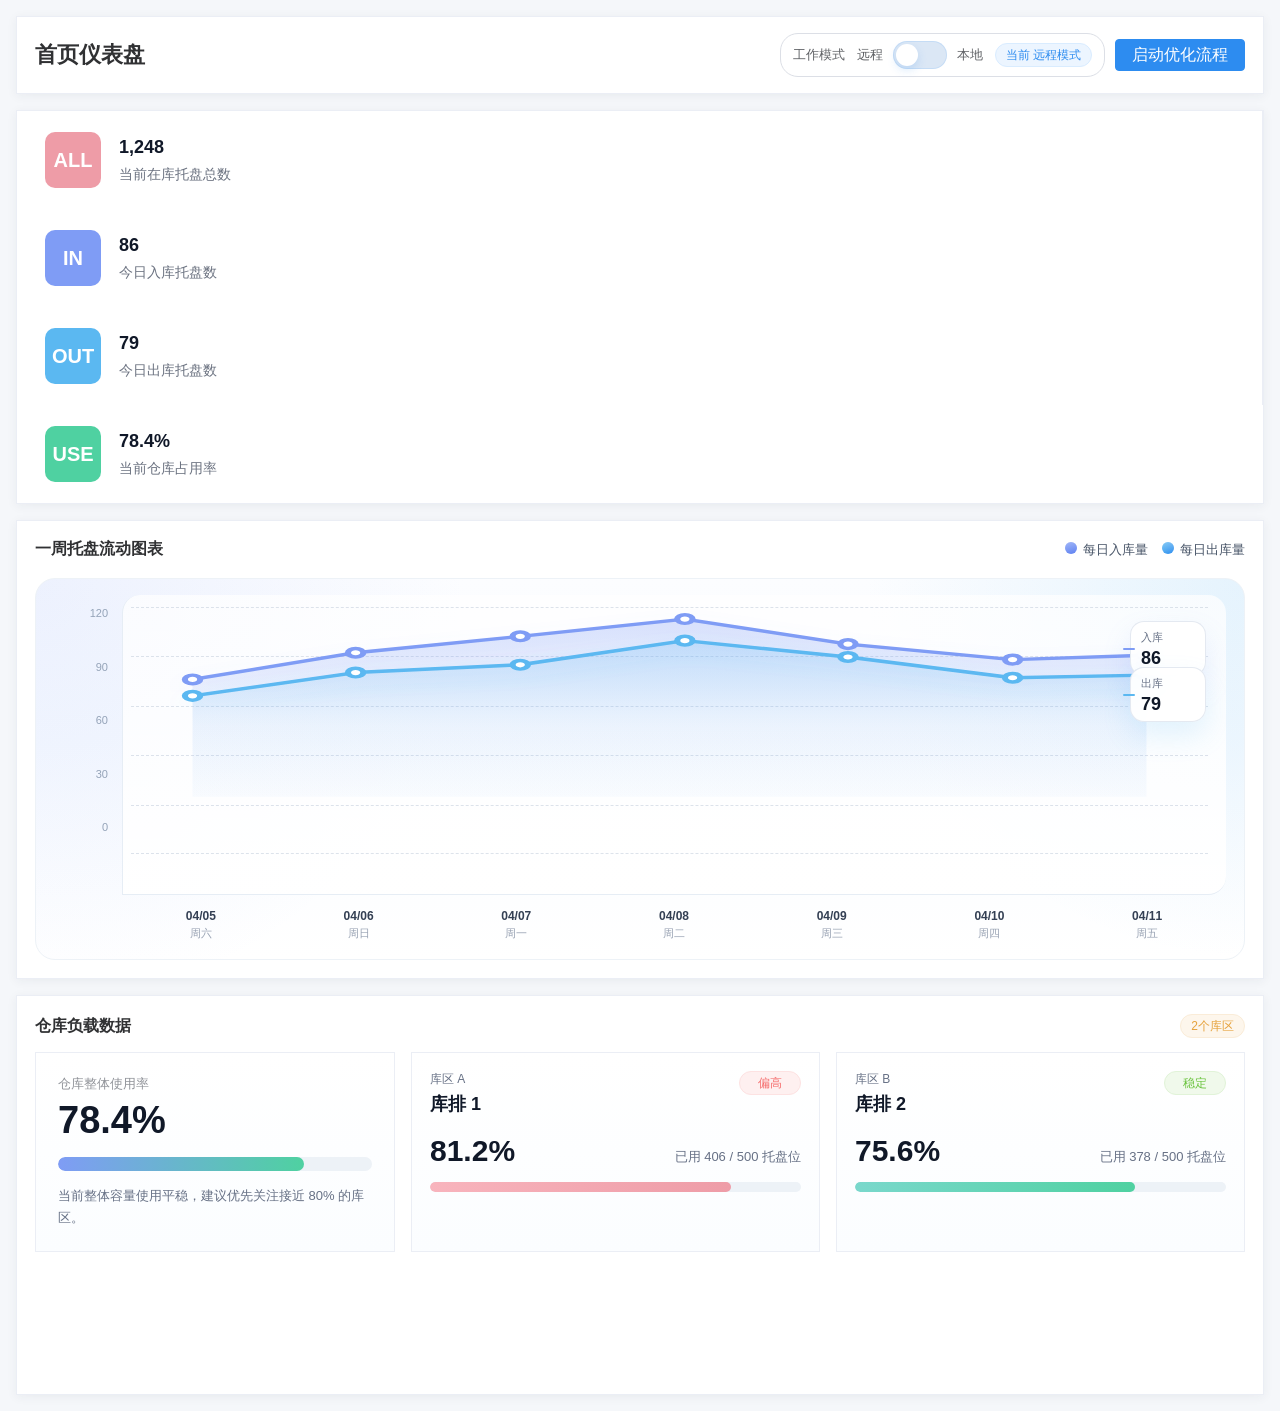
==== pages/dashboard.html @ b6fd7000 "first commit" ====
<!DOCTYPE html>
<html lang="zh-CN">
<head>
  <meta charset="UTF-8" />
  <meta name="viewport" content="width=device-width, initial-scale=1.0" />
  <title>仪表盘</title>
  <link rel="stylesheet" href="../assets/page.css" />
</head>
<body>
  <div class="page">
    <section class="page-header">
      <div>
        <h1>首页仪表盘</h1>
      </div>
      <div class="header-actions">
        <div class="mode-switch-shell">
          <span class="mode-switch-copy">工作模式</span>
          <label class="mode-switch" for="workModeToggle">
            <span class="mode-switch-label">远程</span>
            <input id="workModeToggle" type="checkbox" />
            <span class="mode-switch-track" aria-hidden="true"></span>
            <span class="mode-switch-label">本地</span>
          </label>
          <span class="chip info" id="workModeStatus">当前 远程模式</span>
        </div>
        <button class="btn" type="button">启动优化流程</button>
      </div>
    </section>

    <section class="kpi-grid">
      <article class="kpi-card">
        <div class="kpi-icon icon-stock">ALL</div>
        <div>
          <div class="kpi-value">1,248</div>
          <div class="kpi-label">当前在库托盘总数</div>
        </div>
      </article>
      <article class="kpi-card">
        <div class="kpi-icon icon-in">IN</div>
        <div>
          <div class="kpi-value">86</div>
          <div class="kpi-label">今日入库托盘数</div>
        </div>
      </article>
      <article class="kpi-card">
        <div class="kpi-icon icon-out">OUT</div>
        <div>
          <div class="kpi-value">79</div>
          <div class="kpi-label">今日出库托盘数</div>
        </div>
      </article>
      <article class="kpi-card">
        <div class="kpi-icon icon-rate">USE</div>
        <div>
          <div class="kpi-value">78.4%</div>
          <div class="kpi-label">当前仓库占用率</div>
        </div>
      </article>
    </section>

    <section class="dashboard-grid">
      <article class="chart-panel span-full">
        <div class="panel-title">
          <h3>一周托盘流动图表</h3>
          <div class="chart-legend">
            <span><i class="legend-dot line-inbound"></i>每日入库量</span>
            <span><i class="legend-dot line-outbound"></i>每日出库量</span>
          </div>
        </div>
        <div class="line-chart-shell" role="img" aria-label="最近七天每日托盘入库与出库趋势折线图">
          <div class="line-chart">
            <div class="line-y-axis">
              <span>120</span>
              <span>90</span>
              <span>60</span>
              <span>30</span>
              <span>0</span>
            </div>
            <div class="line-plot-area">
              <div class="line-grid">
                <span></span>
                <span></span>
                <span></span>
                <span></span>
                <span></span>
              </div>
              <svg viewBox="0 0 700 240" preserveAspectRatio="none" aria-hidden="true">
                <defs>
                  <linearGradient id="inboundAreaGradient" x1="0" x2="0" y1="0" y2="1">
                    <stop offset="0%" stop-color="#7f9cf5" stop-opacity="0.28" />
                    <stop offset="55%" stop-color="#7f9cf5" stop-opacity="0.08" />
                    <stop offset="100%" stop-color="#7f9cf5" stop-opacity="0.02" />
                  </linearGradient>
                  <linearGradient id="outboundAreaGradient" x1="0" x2="0" y1="0" y2="1">
                    <stop offset="0%" stop-color="#5bb8f1" stop-opacity="0.22" />
                    <stop offset="55%" stop-color="#5bb8f1" stop-opacity="0.06" />
                    <stop offset="100%" stop-color="#5bb8f1" stop-opacity="0.02" />
                  </linearGradient>
                  <filter id="lineGlow" x="-20%" y="-20%" width="140%" height="140%">
                    <feDropShadow dx="0" dy="8" stdDeviation="10" flood-color="#7f9cf5" flood-opacity="0.16" />
                  </filter>
                  <filter id="lineGlowBlue" x="-20%" y="-20%" width="140%" height="140%">
                    <feDropShadow dx="0" dy="8" stdDeviation="10" flood-color="#5bb8f1" flood-opacity="0.16" />
                  </filter>
                </defs>
                <path class="line-area line-area-inbound" d="M40 84 L146 53 L253 34 L360 14 L466 43 L573 61 L660 56 L660 220 L40 220 Z"></path>
                <path class="line-area line-area-outbound" d="M40 103 L146 76 L253 67 L360 39 L466 58 L573 82 L660 79 L660 220 L40 220 Z"></path>
                <path class="line-path line-path-inbound" d="M40 84 L146 53 L253 34 L360 14 L466 43 L573 61 L660 56"></path>
                <path class="line-path line-path-outbound" d="M40 103 L146 76 L253 67 L360 39 L466 58 L573 82 L660 79"></path>
                <g class="line-points line-points-inbound">
                  <circle cx="40" cy="84" r="5"></circle>
                  <circle cx="146" cy="53" r="5"></circle>
                  <circle cx="253" cy="34" r="5"></circle>
                  <circle cx="360" cy="14" r="5"></circle>
                  <circle cx="466" cy="43" r="5"></circle>
                  <circle cx="573" cy="61" r="5"></circle>
                  <circle cx="660" cy="56" r="5"></circle>
                </g>
                <g class="line-points line-points-outbound">
                  <circle cx="40" cy="103" r="5"></circle>
                  <circle cx="146" cy="76" r="5"></circle>
                  <circle cx="253" cy="67" r="5"></circle>
                  <circle cx="360" cy="39" r="5"></circle>
                  <circle cx="466" cy="58" r="5"></circle>
                  <circle cx="573" cy="82" r="5"></circle>
                  <circle cx="660" cy="79" r="5"></circle>
                </g>
              </svg>
              <div class="line-end-label inbound" style="left: calc(100% - 96px); top: 26px;">
                <span>入库</span>
                <strong>86</strong>
              </div>
              <div class="line-end-label outbound" style="left: calc(100% - 96px); top: 72px;">
                <span>出库</span>
                <strong>79</strong>
              </div>
            </div>
          </div>
          <div class="line-x-axis">
            <span><strong>04/05</strong><em>周六</em></span>
            <span><strong>04/06</strong><em>周日</em></span>
            <span><strong>04/07</strong><em>周一</em></span>
            <span><strong>04/08</strong><em>周二</em></span>
            <span><strong>04/09</strong><em>周三</em></span>
            <span><strong>04/10</strong><em>周四</em></span>
            <span><strong>04/11</strong><em>周五</em></span>
          </div>
        </div>
      </article>
    </section>

    <section class="chart-panel" style="margin-top: 16px;">
      <div class="panel-title">
        <h3>仓库负载数据</h3>
        <span class="chip warning">2个库区</span>
      </div>
      <div class="load-layout">
        <article class="load-summary">
          <p class="metric-label">仓库整体使用率</p>
          <strong class="load-summary-value">78.4%</strong>
          <div class="load-progress">
            <span class="load-progress-fill overall" style="width: 78.4%;"></span>
          </div>
          <p class="load-summary-foot">当前整体容量使用平稳，建议优先关注接近 80% 的库区。</p>
        </article>
        <div class="zone-grid">
          <article class="zone-card">
            <div class="zone-card-head">
              <div>
                <p class="zone-name">库区 A</p>
                <strong>库排 1</strong>
              </div>
              <span class="chip danger">偏高</span>
            </div>
            <div class="zone-value-row">
              <span class="zone-rate">81.2%</span>
              <span class="zone-meta">已用 406 / 500 托盘位</span>
            </div>
            <div class="load-progress compact">
              <span class="load-progress-fill zone-a" style="width: 81.2%;"></span>
            </div>
          </article>
          <article class="zone-card">
            <div class="zone-card-head">
              <div>
                <p class="zone-name">库区 B</p>
                <strong>库排 2</strong>
              </div>
              <span class="chip success">稳定</span>
            </div>
            <div class="zone-value-row">
              <span class="zone-rate">75.6%</span>
              <span class="zone-meta">已用 378 / 500 托盘位</span>
            </div>
            <div class="load-progress compact">
              <span class="load-progress-fill zone-b" style="width: 75.6%;"></span>
            </div>
          </article>
        </div>
      </div>
    </section>
  </div>

  <script src="../assets/i18n.js"></script>
  <script>
    const workModeToggle = document.getElementById('workModeToggle');
    const workModeStatus = document.getElementById('workModeStatus');

    function updateWorkMode() {
      workModeStatus.textContent = workModeToggle.checked ? '当前 本地模式' : '当前 远程模式';
    }

    workModeToggle.addEventListener('change', updateWorkMode);
    updateWorkMode();
  </script>
</body>
</html>
---- assets/page.css ----
:root {
  --blue: #2d8cf0;
  --blue-deep: #1677d8;
  --text: #303133;
  --muted: #909399;
  --bg: #f5f7fa;
  --panel: #ffffff;
  --line: #ebeef5;
  --line-deep: #dcdfe6;
  --success: #67c23a;
  --warning: #e6a23c;
  --danger: #f56c6c;
  --teal: #36cfc9;
  --shadow: 0 2px 10px rgba(31, 45, 61, 0.06);
  --body: "Microsoft YaHei", "PingFang SC", "Hiragino Sans GB", sans-serif;
  --heading: "Microsoft YaHei", "PingFang SC", "Hiragino Sans GB", sans-serif;
}

* {
  box-sizing: border-box;
}

body {
  margin: 0;
  font-family: var(--body);
  color: var(--text);
  background: var(--bg);
}

.page {
  padding: 16px;
}

.page-header {
  display: flex;
  align-items: center;
  justify-content: space-between;
  gap: 16px;
  margin-bottom: 16px;
  padding: 16px 18px;
  background: var(--panel);
  border: 1px solid var(--line);
  box-shadow: var(--shadow);
}

.eyebrow {
  margin: 0 0 4px;
  font-size: 12px;
  color: var(--muted);
}

h1,
h2,
h3,
h4 {
  margin: 0;
  font-family: var(--heading);
  font-weight: 600;
}

.page-header h1 {
  font-size: 22px;
}

.subtitle {
  margin: 6px 0 0;
  color: var(--muted);
  line-height: 1.6;
  font-size: 13px;
}

.header-actions,
.toolbar,
.tiny-actions,
.legend,
.inline-actions,
.pagination {
  display: flex;
  align-items: center;
  flex-wrap: wrap;
  gap: 10px;
}

.mode-switch-shell {
  display: flex;
  align-items: center;
  gap: 12px;
  padding: 7px 12px;
  border: 1px solid var(--line-deep);
  border-radius: 999px;
  background: #fff;
}

.mode-switch-copy {
  font-size: 13px;
  color: #606266;
}

.mode-switch {
  position: relative;
  display: inline-flex;
  align-items: center;
  gap: 10px;
  user-select: none;
  cursor: pointer;
}

.mode-switch-label {
  font-size: 13px;
  color: #606266;
}

.mode-switch input {
  position: absolute;
  opacity: 0;
  pointer-events: none;
}

.mode-switch-track {
  position: relative;
  width: 54px;
  height: 28px;
  border-radius: 999px;
  background: #dbe7f5;
  box-shadow: inset 0 0 0 1px rgba(45, 140, 240, 0.12);
  transition: background 0.2s ease;
  cursor: pointer;
}

.mode-switch-track::before {
  content: "";
  position: absolute;
  top: 3px;
  left: 3px;
  width: 22px;
  height: 22px;
  border-radius: 50%;
  background: #fff;
  box-shadow: 0 4px 10px rgba(45, 140, 240, 0.18);
  transition: transform 0.2s ease;
}

.mode-switch input:checked + .mode-switch-track {
  background: linear-gradient(135deg, #5bb8f1, #2d8cf0);
}

.mode-switch input:checked + .mode-switch-track::before {
  transform: translateX(26px);
}

.mode-switch input:focus-visible + .mode-switch-track {
  outline: 2px solid rgba(45, 140, 240, 0.24);
  outline-offset: 2px;
}

.btn,
.btn-outline,
.btn-soft,
.btn-danger,
.link-btn,
.tiny-actions button {
  height: 32px;
  padding: 0 16px;
  border-radius: 4px;
  border: 1px solid transparent;
  font: inherit;
  cursor: pointer;
}

.btn {
  background: var(--blue);
  border-color: var(--blue);
  color: #fff;
}

.btn:hover {
  background: var(--blue-deep);
  border-color: var(--blue-deep);
}

.btn-outline,
.btn-soft,
.btn-danger,
.tiny-actions button {
  background: #fff;
  border-color: var(--line-deep);
  color: var(--text);
}

.link-btn {
  height: auto;
  padding: 0;
  border: 0;
  background: transparent;
  color: var(--blue);
}

.link-btn.danger {
  color: var(--danger);
}

.link-btn + .link-btn {
  margin-left: 12px;
}

.panel,
.table-shell,
.role-card,
.metric-card,
.mini-stat,
.signal-box,
.code-panel {
  background: var(--panel);
  border: 1px solid var(--line);
  box-shadow: var(--shadow);
}

.panel,
.role-card {
  padding: 18px;
}

.panel-title {
  display: flex;
  align-items: center;
  justify-content: space-between;
  gap: 12px;
  margin-bottom: 14px;
}

.panel-title h3 {
  font-size: 16px;
}

.filters,
.form-grid {
  display: grid;
  grid-template-columns: repeat(4, minmax(0, 1fr));
  gap: 16px 18px;
}

.filters.single-row {
  grid-template-columns: 1.3fr 1fr 1fr 1fr auto;
}

.field {
  display: grid;
  grid-template-columns: 72px minmax(0, 1fr);
  align-items: center;
  gap: 10px;
}

.field label {
  font-size: 14px;
  color: #606266;
  text-align: right;
}

.field input,
.field select,
.field textarea {
  width: 100%;
  height: 32px;
  padding: 0 12px;
  border-radius: 4px;
  border: 1px solid var(--line-deep);
  background: #fff;
  color: var(--text);
  font: inherit;
}

.field textarea {
  height: auto;
  min-height: 120px;
  padding: 10px 12px;
}

.date-range-field {
  grid-template-columns: 88px minmax(0, 1fr);
}

.date-range-input {
  display: grid;
  grid-template-columns: minmax(0, 1fr) auto minmax(0, 1fr);
  align-items: center;
  gap: 10px;
}

.date-range-sep {
  color: #98a2b3;
  font-size: 13px;
}

.pallet-filter-actions {
  justify-content: flex-end;
  align-self: end;
}

.task-filters {
  grid-template-columns: minmax(320px, 1.05fr) minmax(320px, 1.05fr) minmax(320px, 1.05fr) auto;
  align-items: end;
  gap: 18px 24px;
}

.task-filter-actions {
  justify-content: flex-end;
  align-self: end;
  grid-column: 4;
  grid-row: 1;
}

.task-field-keyword {
  grid-column: 1;
  grid-row: 1;
}

.task-field-command {
  grid-column: 2;
  grid-row: 1;
}

.task-field-type {
  grid-column: 3;
  grid-row: 1;
}

.task-field-status {
  grid-column: 1;
  grid-row: 2;
}

.task-filters .date-range-field {
  grid-column: 2;
  grid-row: 2;
}

.task-filters .date-range-input {
  grid-template-columns: minmax(0, 1fr) auto minmax(0, 1fr);
}

.process-log-filters {
  grid-template-columns: repeat(3, minmax(280px, 1fr)) auto;
  align-items: end;
  gap: 18px 24px;
}

.process-log-actions {
  justify-content: flex-end;
  align-self: end;
}

.user-filters {
  grid-template-columns: minmax(320px, 1.25fr) minmax(220px, 1fr) minmax(200px, 1fr) minmax(200px, 1fr) auto;
  align-items: end;
  gap: 18px 24px;
}

.user-field-keyword {
  grid-column: 1;
}

.user-filter-actions {
  justify-content: flex-end;
  align-self: end;
}

@media (max-width: 1280px) {
  .task-filters {
    grid-template-columns: 1fr;
  }

  .process-log-filters {
    grid-template-columns: 1fr;
  }

  .user-filters {
    grid-template-columns: 1fr;
  }

  .task-field-keyword,
  .task-field-command,
  .task-field-type,
  .task-field-status,
  .task-filter-actions,
  .task-filters .date-range-field {
    grid-column: span 1;
    grid-row: auto;
  }

  .process-log-actions {
    justify-content: flex-start;
  }

  .user-filter-actions {
    justify-content: flex-start;
  }
}

.table-shell {
  overflow: hidden;
}

.table-headbar {
  display: flex;
  align-items: center;
  justify-content: space-between;
  gap: 12px;
  padding: 18px 18px 0;
}

.table-wrap {
  padding: 14px 18px 0;
  overflow: auto;
}

table {
  width: 100%;
  border-collapse: collapse;
  font-size: 14px;
}

th,
td {
  padding: 12px 14px;
  text-align: left;
  border-bottom: 1px solid var(--line);
  white-space: nowrap;
}

th {
  color: #909399;
  font-weight: 600;
  background: #fff;
}

tbody tr:hover {
  background: #f8fbff;
}

.table-empty {
  padding: 26px 14px;
  text-align: center;
  color: #98a2b3;
}

.task-table-wrap {
  position: relative;
  background: #fff;
  padding-right: 0;
}

.task-wide-table {
  min-width: 1880px;
}

.process-log-wide-table {
  min-width: 1560px;
}

.task-sticky-action-table th:last-child,
.task-sticky-action-table td:last-child {
  position: sticky;
  right: 0;
  min-width: 188px;
  width: 188px;
  background: #fff;
  background-clip: padding-box;
  border-left: 1px solid #edf2f7;
}

.task-sticky-action-table th:last-child {
  z-index: 3;
  box-shadow: -12px 0 18px rgba(15, 35, 60, 0.08);
}

.task-sticky-action-table td:last-child {
  z-index: 2;
  box-shadow: -12px 0 18px rgba(15, 35, 60, 0.06);
}

.task-sticky-action-table tbody tr:hover td:last-child {
  background: #f8fbff;
}

.task-confirm-overlay {
  position: fixed;
  inset: 0;
  z-index: 70;
  display: flex;
  align-items: center;
  justify-content: center;
  padding: 24px;
  background: rgba(8, 27, 47, 0.16);
}

.task-confirm-overlay[hidden] {
  display: none !important;
}

.task-confirm-card {
  width: min(760px, 100%);
  border: 1px solid rgba(226, 232, 240, 0.92);
  border-radius: 12px;
  background: #fff;
  box-shadow: 0 24px 60px rgba(15, 35, 60, 0.18);
}

.task-confirm-head,
.task-confirm-actions {
  display: flex;
  align-items: center;
  justify-content: space-between;
}

.task-confirm-head {
  padding: 18px 22px 6px;
}

.task-confirm-head h3 {
  font-size: 18px;
  font-weight: 500;
  color: #303133;
}

.task-confirm-close {
  width: 30px;
  height: 30px;
  border: 0;
  background: transparent;
  color: #98a2b3;
  font: inherit;
  font-size: 22px;
  line-height: 1;
  cursor: pointer;
}

.task-confirm-body {
  display: grid;
  grid-template-columns: 44px minmax(0, 1fr);
  gap: 18px;
  align-items: center;
  padding: 12px 22px 24px;
}

.task-confirm-icon {
  width: 38px;
  height: 38px;
  border-radius: 50%;
  display: inline-flex;
  align-items: center;
  justify-content: center;
  background: #f5a623;
  color: #fff;
  font-size: 26px;
  font-weight: 600;
  line-height: 1;
}

.task-confirm-body p {
  margin: 0;
  color: #606266;
  font-size: 18px;
  line-height: 1.8;
}

.task-confirm-actions {
  justify-content: flex-end;
  gap: 22px;
  padding: 0 34px 20px 22px;
}

.task-confirm-actions .btn,
.task-confirm-actions .btn-outline {
  min-width: 106px;
  height: 48px;
  border-radius: 8px;
  font-size: 16px;
}

.list-modal-overlay {
  position: fixed;
  inset: 0;
  z-index: 50;
  display: flex;
  align-items: center;
  justify-content: center;
  padding: 24px;
  background: rgba(8, 27, 47, 0.2);
  backdrop-filter: blur(5px);
}

.list-modal-overlay[hidden] {
  display: none !important;
}

.list-modal {
  width: min(680px, 100%);
  border: 1px solid rgba(226, 232, 240, 0.92);
  border-radius: 22px;
  background: linear-gradient(180deg, #ffffff, #f8fbff);
  box-shadow: 0 24px 60px rgba(15, 35, 60, 0.18);
  overflow: hidden;
}

.list-modal-head,
.list-modal-actions {
  display: flex;
  align-items: center;
  justify-content: space-between;
  gap: 12px;
}

.list-modal-head {
  padding: 18px 20px 14px;
  border-bottom: 1px solid #edf2f7;
}

.list-modal-head h3 {
  font-size: 20px;
  color: #101828;
}

.list-modal-close {
  width: 34px;
  height: 34px;
  border: 0;
  border-radius: 50%;
  background: #f5f8fc;
  color: #667085;
  font: inherit;
  cursor: pointer;
}

.list-modal-body {
  padding: 18px 20px;
}

.list-modal-grid {
  display: grid;
  grid-template-columns: repeat(2, minmax(0, 1fr));
  gap: 12px;
}

.list-modal-item {
  padding: 12px 14px;
  border: 1px solid #edf2f7;
  border-radius: 14px;
  background: #fff;
}

.list-modal-item span,
.list-modal-item label {
  display: block;
  margin-bottom: 8px;
  color: #667085;
  font-size: 12px;
}

.list-modal-item strong {
  color: #101828;
  font-size: 15px;
  line-height: 1.5;
}

.modal-status-wrap {
  display: flex;
  align-items: center;
  min-height: 30px;
}

.modal-status-chip {
  min-width: 84px;
  height: 30px;
  padding: 0 14px;
  border-radius: 999px;
  font-size: 13px;
  font-weight: 600;
}

.list-modal-item input {
  width: 100%;
  height: 38px;
  padding: 0 12px;
  border: 1px solid #dbe5f2;
  border-radius: 10px;
  font: inherit;
  color: #101828;
  background: #fff;
}

.list-modal-item.span-2 {
  grid-column: span 2;
}

.list-modal-actions {
  justify-content: flex-end;
  padding: 0 20px 20px;
}

.log-detail-overlay {
  position: fixed;
  inset: 0;
  z-index: 75;
  display: flex;
  align-items: center;
  justify-content: center;
  padding: 24px;
  background: rgba(8, 27, 47, 0.22);
  backdrop-filter: blur(4px);
}

.log-detail-overlay[hidden] {
  display: none !important;
}

.log-detail-modal {
  width: min(920px, 100%);
  max-height: min(86vh, 900px);
  border: 1px solid rgba(226, 232, 240, 0.96);
  border-radius: 16px;
  background: #fff;
  box-shadow: 0 28px 70px rgba(15, 35, 60, 0.2);
  overflow: hidden;
}

.log-detail-head,
.log-detail-actions {
  display: flex;
  align-items: center;
  justify-content: space-between;
  gap: 12px;
}

.log-detail-head {
  padding: 18px 22px;
  border-bottom: 1px solid #edf2f7;
}

.log-detail-head h3 {
  font-size: 20px;
  color: #101828;
}

.log-detail-close {
  width: 34px;
  height: 34px;
  border: 0;
  border-radius: 50%;
  background: #f4f7fb;
  color: #667085;
  font: inherit;
  font-size: 20px;
  line-height: 1;
  cursor: pointer;
}

.log-detail-body {
  display: grid;
  gap: 16px;
  padding: 20px 22px 16px;
  max-height: calc(86vh - 132px);
  overflow: auto;
  background: linear-gradient(180deg, #ffffff 0%, #fbfdff 100%);
}

.log-detail-section {
  padding: 16px 18px;
  border: 1px solid #e9eef5;
  border-radius: 14px;
  background: #fff;
}

.log-detail-section h4 {
  position: relative;
  margin-bottom: 12px;
  padding-left: 12px;
  font-size: 15px;
  color: #1f2937;
}

.log-detail-section h4::before {
  content: "";
  position: absolute;
  left: 0;
  top: 2px;
  width: 4px;
  height: 16px;
  border-radius: 999px;
  background: linear-gradient(180deg, #44a6ff, #2d8cf0);
}

.log-detail-section p,
.log-detail-section pre {
  margin: 0;
  color: #344054;
  font-size: 14px;
  line-height: 1.75;
}

.log-detail-section p {
  word-break: break-all;
}

.log-detail-section pre {
  padding: 14px 16px;
  border-radius: 12px;
  border: 1px solid #e5eefb;
  background: #f7faff;
  white-space: pre-wrap;
  word-break: break-word;
  font-family: "Consolas", "Courier New", monospace;
}

.log-detail-actions {
  justify-content: flex-end;
  padding: 0 22px 20px;
  border-top: 1px solid #edf2f7;
  background: #fff;
}

.log-detail-actions .btn-outline {
  min-width: 96px;
}

.user-dialog-overlay,
.user-confirm-overlay {
  position: fixed;
  inset: 0;
  z-index: 78;
  display: flex;
  align-items: center;
  justify-content: center;
  padding: 24px;
  background: rgba(8, 27, 47, 0.2);
  backdrop-filter: blur(4px);
}

.user-dialog-overlay[hidden],
.user-confirm-overlay[hidden] {
  display: none !important;
}

.user-dialog,
.user-confirm-card {
  border: 1px solid rgba(226, 232, 240, 0.94);
  background: #fff;
  box-shadow: 0 24px 60px rgba(15, 35, 60, 0.18);
}

.user-dialog {
  width: min(760px, 100%);
  border-radius: 12px;
  overflow: hidden;
}

.user-form-dialog {
  width: min(780px, 100%);
}

.permission-dialog {
  width: min(860px, 100%);
}

.user-dialog-head,
.user-dialog-actions,
.user-confirm-head,
.user-confirm-actions {
  display: flex;
  align-items: center;
  justify-content: space-between;
  gap: 12px;
}

.user-dialog-head,
.user-confirm-head {
  padding: 18px 22px;
  border-bottom: 1px solid #edf2f7;
}

.user-dialog-head h3,
.user-confirm-head h3 {
  font-size: 20px;
  font-weight: 500;
  color: #303133;
}

.user-dialog-close {
  width: 34px;
  height: 34px;
  border: 0;
  border-radius: 50%;
  background: transparent;
  color: #98a2b3;
  font: inherit;
  font-size: 24px;
  line-height: 1;
  cursor: pointer;
}

.user-dialog-body {
  padding: 26px 22px 18px;
}

.user-form-grid {
  display: grid;
  gap: 18px;
}

.user-form-row {
  display: grid;
  grid-template-columns: 150px minmax(0, 1fr);
  align-items: center;
  gap: 18px;
}

.user-form-row label {
  color: #606266;
  font-size: 14px;
  text-align: right;
}

.required-mark {
  margin-right: 4px;
  color: #f56c6c;
}

.user-form-row input,
.user-form-row select,
.user-form-row textarea {
  width: 100%;
  height: 44px;
  padding: 0 14px;
  border: 1px solid #dcdfe6;
  border-radius: 6px;
  background: #fff;
  color: #303133;
  font: inherit;
  font-size: 14px;
}

.user-form-row textarea {
  height: 92px;
  padding: 12px 14px;
  resize: none;
}

.user-form-row input:disabled {
  background: #f5f7fa;
  color: #a0a7b4;
}

.user-form-error {
  margin: -4px 0 0 168px;
  color: #f56c6c;
  font-size: 13px;
}

.user-dialog-actions {
  justify-content: flex-end;
  padding: 0 22px 22px;
}

.user-dialog-actions .btn,
.user-dialog-actions .btn-outline,
.user-confirm-actions .btn,
.user-confirm-actions .btn-outline {
  min-width: 88px;
  height: 48px;
  border-radius: 8px;
  font-size: 16px;
}

.permission-dialog-body {
  display: grid;
  grid-template-columns: 210px minmax(0, 1fr);
  min-height: 520px;
  max-height: calc(76vh - 82px);
}

.permission-module-pane {
  padding: 14px 20px 20px;
  border-right: 1px solid #edf2f7;
  overflow: auto;
}

.permission-module-list {
  display: grid;
  gap: 6px;
  margin-top: 16px;
}

.permission-module-item {
  width: 100%;
  padding: 10px 12px;
  border: 0;
  border-radius: 8px;
  background: transparent;
  color: #303133;
  text-align: left;
  font: inherit;
  font-size: 14px;
}

.permission-module-item.active {
  background: #f0f7ff;
  color: #2d8cf0;
}

.permission-module-item.muted {
  color: #b0b7c3;
}

.permission-detail-pane {
  padding: 14px 28px 20px;
  overflow: auto;
}

.permission-toolbar {
  margin-bottom: 12px;
}

.permission-tree {
  display: grid;
  gap: 10px;
}

.permission-empty {
  padding: 28px 18px;
  border: 1px dashed #d9e2ef;
  border-radius: 12px;
  color: #98a2b3;
  font-size: 14px;
}

.permission-group {
  display: grid;
  gap: 6px;
}

.permission-children {
  display: grid;
  gap: 6px;
  padding-left: 28px;
}

.permission-check {
  display: inline-flex;
  align-items: center;
  gap: 10px;
  color: #606266;
  font-size: 14px;
}

.permission-check input {
  width: 20px;
  height: 20px;
  margin: 0;
  accent-color: #2d8cf0;
}

.permission-check.root {
  color: #909399;
}

.permission-check.group {
  font-size: 16px;
  color: #606266;
}

.permission-check.child {
  font-size: 15px;
  color: #606266;
}

.permission-arrow {
  color: #b2b8c3;
  font-size: 14px;
}

.permission-dialog-actions {
  border-top: 1px solid #edf2f7;
}

.role-permission-dialog {
  width: min(980px, 100%);
}

.role-permission-body {
  grid-template-columns: 220px minmax(0, 1fr);
  min-height: 580px;
  max-height: calc(76vh - 82px);
}

.role-edit-dialog {
  width: min(900px, 100%);
}

.user-confirm-card {
  width: min(648px, 100%);
  border-radius: 8px;
  overflow: hidden;
}

.user-confirm-body {
  display: grid;
  grid-template-columns: 42px minmax(0, 1fr);
  gap: 16px;
  align-items: center;
  padding: 22px;
}

.user-confirm-icon {
  width: 34px;
  height: 34px;
  border-radius: 50%;
  display: inline-flex;
  align-items: center;
  justify-content: center;
  background: #f5a623;
  color: #fff;
  font-size: 24px;
  font-weight: 600;
  line-height: 1;
}

.user-confirm-body p {
  margin: 0;
  color: #606266;
  font-size: 18px;
  line-height: 1.8;
}

.user-confirm-actions {
  justify-content: flex-end;
  padding: 0 22px 18px;
}

.chip {
  display: inline-flex;
  align-items: center;
  justify-content: center;
  min-width: 62px;
  height: 24px;
  padding: 0 10px;
  border-radius: 12px;
  font-size: 12px;
  border: 1px solid transparent;
}

.chip.success {
  color: var(--success);
  background: #f0f9eb;
  border-color: #e1f3d8;
}

.chip.warning {
  color: var(--warning);
  background: #fdf6ec;
  border-color: #faecd8;
}

.chip.danger {
  color: var(--danger);
  background: #fef0f0;
  border-color: #fde2e2;
}

.chip.info {
  color: var(--blue);
  background: #ecf5ff;
  border-color: #d9ecff;
}

.kpi-grid {
  display: grid;
  grid-template-columns: repeat(4, minmax(0, 1fr));
  gap: 0;
  margin-bottom: 16px;
  background: #fff;
  border: 1px solid var(--line);
  box-shadow: var(--shadow);
}

.kpi-intro,
.kpi-card {
  min-height: 98px;
  display: flex;
  align-items: center;
  gap: 18px;
  padding: 0 28px;
  border-right: 1px solid var(--line);
}

.kpi-intro {
  border-left: 4px solid var(--blue);
  font-size: 18px;
  font-weight: 700;
  color: #5f6b7a;
  line-height: 1.6;
}

.kpi-card:last-child {
  border-right: 0;
}

.kpi-icon {
  width: 56px;
  height: 56px;
  border-radius: 10px;
  display: flex;
  align-items: center;
  justify-content: center;
  color: #fff;
  font-size: 20px;
  font-weight: 700;
}

.icon-in { background: #7f9cf5; }
.icon-put { background: #d68cff; }
.icon-out { background: #5bb8f1; }
.icon-stock { background: #ee9ca7; }
.icon-rate { background: #4fd1a1; }

.kpi-value {
  font-size: 18px;
  font-weight: 700;
  color: #101828;
}

.kpi-label {
  margin-top: 8px;
  color: #6b7280;
  font-size: 14px;
}

.grid-2,
.grid-3,
.grid-4,
.stats-strip,
.split-grid,
.code-grid,
.role-layout {
  display: grid;
  gap: 16px;
}

.grid-2,
.split-grid,
.code-grid {
  grid-template-columns: repeat(2, minmax(0, 1fr));
}

.grid-3 {
  grid-template-columns: repeat(3, minmax(0, 1fr));
}

.grid-4,
.stats-strip {
  grid-template-columns: repeat(4, minmax(0, 1fr));
}

.role-layout {
  grid-template-columns: 280px minmax(0, 1fr) 300px;
}

.metric-card,
.mini-stat {
  padding: 18px;
}

.metric-label {
  margin: 0 0 8px;
  color: var(--muted);
  font-size: 13px;
}

.metric-value,
.mini-stat strong {
  display: block;
  margin-top: 6px;
  font-size: 28px;
  font-weight: 700;
  color: #101828;
}

.metric-foot {
  display: block;
  margin-top: 8px;
  font-size: 12px;
  color: var(--muted);
}

.dashboard-grid {
  display: grid;
  grid-template-columns: minmax(0, 1fr);
  gap: 16px;
}

.span-2 {
  grid-column: span 2;
}

.span-full {
  grid-column: 1 / -1;
}

.chart-panel {
  background: #fff;
  border: 1px solid var(--line);
  box-shadow: var(--shadow);
  padding: 18px;
  min-height: 400px;
}

.chart-placeholder {
  position: relative;
  height: 300px;
  margin-top: 18px;
  border-left: 1px solid #dfe6ee;
  border-bottom: 1px solid #dfe6ee;
  background:
    linear-gradient(to top, transparent 19%, #edf2f7 20%, transparent 20.5%, transparent 39%, #edf2f7 40%, transparent 40.5%, transparent 59%, #edf2f7 60%, transparent 60.5%, transparent 79%, #edf2f7 80%, transparent 80.5%);
}

.line-track {
  position: absolute;
  left: 46px;
  right: 24px;
  bottom: 52px;
  height: 2px;
  background: linear-gradient(90deg, #27c2c6, #ffaa2b);
}

.weekly-bars {
  display: grid;
  grid-template-columns: repeat(7, minmax(0, 1fr));
  gap: 18px;
  align-items: end;
  height: 300px;
  margin-top: 18px;
  padding: 18px 0 12px;
  border-left: 1px solid #dfe6ee;
  border-bottom: 1px solid #dfe6ee;
  background:
    linear-gradient(to top, transparent 19%, #edf2f7 20%, transparent 20.5%, transparent 39%, #edf2f7 40%, transparent 40.5%, transparent 59%, #edf2f7 60%, transparent 60.5%, transparent 79%, #edf2f7 80%, transparent 80.5%);
}

.weekly-bar-item {
  display: grid;
  justify-items: center;
  align-items: end;
  gap: 10px;
  height: 100%;
}

.weekly-bar {
  width: 36px;
  border-radius: 6px 6px 0 0;
  background: linear-gradient(180deg, #4db3ff, #2d8cf0);
}

.weekly-value {
  font-size: 12px;
  color: #606266;
}

.weekly-label {
  font-size: 12px;
  color: #909399;
}

.line-chart-shell {
  margin-top: 18px;
  padding: 16px 18px 18px;
  border: 1px solid #edf2f7;
  background:
    radial-gradient(circle at top left, rgba(127, 156, 245, 0.12), transparent 34%),
    radial-gradient(circle at top right, rgba(91, 184, 241, 0.14), transparent 30%),
    linear-gradient(180deg, #fcfdff, #f8fbff 42%, #ffffff);
  border-radius: 20px;
}

.line-chart {
  display: grid;
  grid-template-columns: 54px minmax(0, 1fr);
  align-items: stretch;
  gap: 14px;
}

.line-y-axis {
  display: grid;
  grid-template-rows: repeat(5, 1fr);
  padding: 12px 0 20px;
  color: #94a3b8;
  font-size: 11px;
  text-align: right;
}

.line-plot-area {
  position: relative;
  height: 300px;
  padding: 12px 18px 40px 8px;
  border-left: 1px solid #e6edf5;
  border-bottom: 1px solid #e6edf5;
  border-radius: 18px 18px 18px 0;
  background: linear-gradient(180deg, rgba(255, 255, 255, 0.72), rgba(255, 255, 255, 0.96));
  overflow: hidden;
}

.line-grid {
  position: absolute;
  inset: 12px 18px 40px 8px;
  display: grid;
  grid-template-rows: repeat(5, 1fr);
}

.line-grid span {
  border-top: 1px dashed rgba(203, 213, 225, 0.65);
}

.line-grid span:last-child {
  border-bottom: 1px dashed rgba(203, 213, 225, 0.65);
}

.line-plot-area svg {
  position: relative;
  z-index: 2;
  width: 100%;
  height: calc(100% - 40px);
}

.line-area {
  transition: opacity 0.2s ease, transform 0.2s ease;
}

.line-area-inbound {
  fill: url(#inboundAreaGradient);
}

.line-area-outbound {
  fill: url(#outboundAreaGradient);
}

.line-path {
  fill: none;
  stroke-width: 4;
  stroke-linecap: round;
  stroke-linejoin: round;
}

.line-path-inbound {
  stroke: #7f9cf5;
  filter: url(#lineGlow);
}

.line-path-outbound {
  stroke: #5bb8f1;
  filter: url(#lineGlowBlue);
}

.line-points circle {
  fill: #fff;
  stroke-width: 4;
}

.line-points-inbound circle {
  stroke: #7f9cf5;
}

.line-points-outbound circle {
  stroke: #5bb8f1;
}

.line-end-label {
  position: absolute;
  z-index: 4;
  min-width: 76px;
  padding: 8px 10px;
  border-radius: 14px;
  background: rgba(255, 255, 255, 0.94);
  border: 1px solid rgba(226, 232, 240, 0.92);
  box-shadow: 0 14px 28px rgba(148, 163, 184, 0.16);
  backdrop-filter: blur(10px);
}

.line-end-label span {
  display: block;
  margin-bottom: 4px;
  color: #667085;
  font-size: 11px;
}

.line-end-label strong {
  display: block;
  color: #101828;
  font-size: 18px;
  line-height: 1;
}

.line-end-label.inbound {
  box-shadow: 0 14px 28px rgba(127, 156, 245, 0.16);
}

.line-end-label.outbound {
  box-shadow: 0 14px 28px rgba(91, 184, 241, 0.16);
}

.line-end-label::before {
  content: "";
  position: absolute;
  left: -8px;
  top: 50%;
  width: 12px;
  height: 2px;
  border-radius: 999px;
  transform: translateY(-50%);
}

.line-end-label.inbound::before {
  background: #7f9cf5;
}

.line-end-label.outbound::before {
  background: #5bb8f1;
}

.line-inbound,
.line-outbound {
  position: relative;
  overflow: hidden;
}

.line-inbound::after,
.line-outbound::after {
  content: "";
  position: absolute;
  inset: 0;
  opacity: 0.4;
  background: linear-gradient(180deg, rgba(255, 255, 255, 0.65), transparent);
}

.line-inbound {
  background: linear-gradient(135deg, #7f9cf5, #5c7ff1);
}

.line-outbound {
  background: linear-gradient(135deg, #5bb8f1, #2d8cf0);
}

.line-x-axis {
  display: grid;
  grid-template-columns: repeat(7, minmax(0, 1fr));
  margin-left: 68px;
  padding-top: 14px;
  color: #64748b;
  font-size: 11px;
  text-align: center;
}

.line-x-axis span {
  display: grid;
  justify-items: center;
  gap: 3px;
}

.line-x-axis strong {
  color: #344054;
  font-size: 12px;
}

.line-x-axis em {
  color: #98a2b3;
  font-style: normal;
}

.axis-labels,
.chart-legend,
.legend-inline {
  display: flex;
  align-items: center;
}

.axis-labels {
  justify-content: space-around;
  margin-top: 10px;
  color: #909399;
  font-size: 12px;
}

.chart-legend,
.legend-inline {
  gap: 14px;
  color: #475467;
  font-size: 13px;
}

.legend-dot {
  width: 12px;
  height: 12px;
  border-radius: 999px;
  display: inline-block;
  margin-right: 6px;
  box-shadow: 0 0 0 4px rgba(255, 255, 255, 0.8);
}

.donut {
  width: 205px;
  height: 205px;
  margin: 40px auto 18px;
  border-radius: 50%;
  position: relative;
}

.donut::after {
  content: "";
  position: absolute;
  inset: 34px;
  border-radius: 50%;
  background: #fff;
}

.donut.sku {
  background: conic-gradient(#5b78d0 0 18%, #93ce72 18% 57%, #fac858 57% 81%, #ee6666 81% 97%, #73c0de 97% 99%, #9a60b4 99% 100%);
}

.donut.location {
  background: conic-gradient(#5b78d0 0 95%, #93ce72 95% 97%, #fac858 97% 99%, #ee6666 99% 100%);
}

.legend-inline {
  justify-content: center;
  flex-wrap: wrap;
}

.stack-list,
.role-list,
.tree-list,
.perm-grid {
  display: grid;
  gap: 10px;
}

.stack-item,
.role-item,
.tree-item,
.perm-item {
  padding: 14px 16px;
  background: #fff;
  border: 1px solid var(--line);
}

.role-item.active {
  border-color: #bfdcff;
  background: #f0f7ff;
}

.tree-item small,
.role-item small,
.stack-item small,
.perm-item small {
  display: block;
  margin-top: 6px;
  color: var(--muted);
}

.signal-box {
  padding: 18px;
}

.signal-row {
  display: flex;
  align-items: center;
  justify-content: space-between;
  padding: 10px 0;
  border-bottom: 1px solid var(--line);
}

.signal-row:last-child {
  border-bottom: 0;
}

.heatmap,
.storage-grid {
  display: grid;
  gap: 10px;
}

.heat-row {
  display: grid;
  grid-template-columns: 100px repeat(5, minmax(0, 1fr));
  gap: 10px;
}

.heat-label,
.heat-cell,
.bin {
  padding: 12px;
  border: 1px solid var(--line);
  background: #fff;
}

.heat-label {
  display: flex;
  align-items: center;
  font-weight: 600;
  color: #606266;
}

.heat-cell.hot {
  background: #fff3f0;
}

.heat-cell.calm {
  background: #f0f9ff;
}

.load-layout {
  display: grid;
  grid-template-columns: minmax(280px, 360px) minmax(0, 1fr);
  gap: 16px;
}

.load-summary,
.zone-card {
  border: 1px solid var(--line);
  background: linear-gradient(180deg, #ffffff, #fbfdff);
}

.load-summary {
  padding: 22px;
}

.load-summary-value {
  display: block;
  margin-top: 6px;
  font-size: 38px;
  line-height: 1;
  color: #101828;
}

.load-summary-foot {
  margin: 14px 0 0;
  color: #667085;
  line-height: 1.7;
  font-size: 13px;
}

.load-progress {
  position: relative;
  height: 14px;
  margin-top: 18px;
  border-radius: 999px;
  background: #edf2f7;
  overflow: hidden;
}

.load-progress.compact {
  height: 10px;
  margin-top: 14px;
}

.load-progress-fill {
  display: block;
  height: 100%;
  border-radius: inherit;
}

.load-progress-fill.overall {
  background: linear-gradient(90deg, #7f9cf5, #4fd1a1);
}

.load-progress-fill.zone-a {
  background: linear-gradient(90deg, #f8b4bd, #ee9ca7);
}

.load-progress-fill.zone-b {
  background: linear-gradient(90deg, #7ad8cc, #4fd1a1);
}

.zone-grid {
  display: grid;
  grid-template-columns: repeat(2, minmax(0, 1fr));
  gap: 16px;
}

.zone-card {
  padding: 18px;
  box-shadow: inset 0 1px 0 rgba(255, 255, 255, 0.8);
}

.zone-card-head,
.zone-value-row {
  display: flex;
  align-items: flex-start;
  justify-content: space-between;
  gap: 12px;
}

.zone-name {
  margin: 0 0 4px;
  color: #667085;
  font-size: 12px;
}

.zone-card strong {
  color: #101828;
  font-size: 18px;
}

.zone-value-row {
  margin-top: 18px;
  align-items: baseline;
}

.zone-rate {
  font-size: 30px;
  font-weight: 700;
  color: #101828;
}

.zone-meta {
  color: #667085;
  font-size: 13px;
}

.storage-grid {
  grid-template-columns: repeat(6, minmax(0, 1fr));
}

.bin.occupied {
  background: #f0f9ff;
}

.bin.locked {
  background: #fef0f0;
}

.bin.empty {
  background: #fcfcfd;
}

.rack-layout-panel {
  padding: 20px;
}

.rack-legend {
  display: flex;
  align-items: center;
  flex-wrap: wrap;
  gap: 14px;
  margin-bottom: 18px;
  color: #475467;
  font-size: 13px;
}

.rack-legend-swatch {
  width: 14px;
  height: 14px;
  border-radius: 4px;
  display: inline-block;
  margin-right: 6px;
  vertical-align: -2px;
}

.rack-legend-swatch.pallet {
  background: linear-gradient(180deg, #90a8ff, #5f7ef5);
}

.rack-legend-swatch.clearance {
  background: #eaf3ff;
  border: 1px dashed #bfd7ff;
}

.rack-legend-swatch.empty {
  background: #eef2f7;
}

.rack-layout-board {
  display: grid;
  gap: 18px;
}

.rack-row-card {
  border: 1px solid var(--line);
  border-radius: 22px;
  padding: 18px;
  background:
    radial-gradient(circle at top left, rgba(127, 156, 245, 0.08), transparent 20%),
    linear-gradient(180deg, #ffffff, #fbfcff);
  box-shadow: 0 8px 24px rgba(31, 45, 61, 0.06);
}

.rack-row-header {
  display: flex;
  align-items: flex-start;
  justify-content: space-between;
  gap: 12px;
  margin-bottom: 16px;
}

.rack-row-header h4 {
  font-size: 18px;
  color: #101828;
}

.rack-row-header p {
  margin: 6px 0 0;
  color: #667085;
  font-size: 13px;
}

.rack-row-body {
  display: grid;
  grid-template-columns: 42px minmax(0, 1fr);
  gap: 12px;
  align-items: start;
  overflow-x: auto;
  padding-bottom: 4px;
}

.rack-scale {
  display: grid;
  grid-template-rows: repeat(46, 11px);
  gap: 2px;
  padding-top: 40px;
}

.rack-scale-tick {
  display: flex;
  align-items: center;
  justify-content: flex-end;
  color: #98a2b3;
  font-size: 10px;
}

.rack-columns {
  display: grid;
  grid-template-columns: repeat(9, minmax(108px, 1fr));
  gap: 12px;
  min-width: max-content;
}

.rack-column {
  display: grid;
  grid-template-rows: auto 1fr;
  gap: 10px;
}

.rack-column-head {
  display: flex;
  align-items: center;
  justify-content: space-between;
  padding: 0 4px;
  color: #667085;
  font-size: 11px;
}

.rack-column-head strong {
  color: #344054;
  font-size: 14px;
}

.rack-levels {
  position: relative;
  display: grid;
  grid-template-rows: repeat(46, 11px);
  gap: 2px;
  padding: 6px 10px;
  border-left: 3px solid #cbd5e1;
  border-right: 3px solid #cbd5e1;
  border-radius: 10px;
  background:
    linear-gradient(180deg, rgba(241, 245, 249, 0.76), rgba(255, 255, 255, 0.92)),
    repeating-linear-gradient(180deg, rgba(148, 163, 184, 0.04) 0, rgba(148, 163, 184, 0.04) 24px, transparent 24px, transparent 52px);
  overflow: hidden;
}

.rack-levels::before,
.rack-levels::after {
  content: "";
  position: absolute;
  top: 6px;
  bottom: 6px;
  width: 1px;
  background: linear-gradient(180deg, rgba(203, 213, 225, 0.2), rgba(100, 116, 139, 0.2), rgba(203, 213, 225, 0.2));
}

.rack-levels::before {
  left: 7px;
}

.rack-levels::after {
  right: 7px;
}

.rack-slot {
  position: relative;
  z-index: 1;
}

.rack-slot::before,
.rack-slot::after {
  content: "";
  position: absolute;
  top: 50%;
  width: 10px;
  height: 2px;
  border-radius: 999px;
  background: #b8c4d4;
  transform: translateY(-50%);
}

.rack-slot::before {
  left: -10px;
}

.rack-slot::after {
  right: -10px;
}

.rack-slot.is-clearance {
  background: rgba(234, 243, 255, 0.78);
}

.rack-slot.is-clearance::before,
.rack-slot.is-clearance::after {
  background: #8ab6ff;
}

.rack-load {
  position: relative;
  z-index: 3;
  margin: 0 4px;
  border-radius: 8px;
  padding: 6px 6px 18px;
  align-self: stretch;
  background:
    linear-gradient(180deg, rgba(163, 184, 255, 0.96), rgba(112, 136, 248, 0.9) 72%, rgba(138, 103, 66, 0.98) 72%, rgba(111, 79, 46, 0.98) 100%);
  box-shadow:
    0 6px 12px rgba(95, 126, 245, 0.2),
    inset 0 1px 0 rgba(255, 255, 255, 0.35);
  display: flex;
  flex-direction: column;
  justify-content: space-between;
  cursor: pointer;
  transition: transform 0.18s ease, box-shadow 0.18s ease;
}

.rack-load:hover,
.rack-load:focus-visible {
  transform: translateY(-1px);
  box-shadow:
    0 10px 18px rgba(95, 126, 245, 0.26),
    inset 0 1px 0 rgba(255, 255, 255, 0.35);
  outline: none;
}

.rack-load::before,
.rack-load::after {
  content: "";
  position: absolute;
  bottom: 12px;
  width: 12px;
  height: 4px;
  border-radius: 999px;
  background: #8a6742;
}

.rack-load::before {
  left: -8px;
}

.rack-load::after {
  right: -8px;
}

.rack-load.alt {
  background:
    linear-gradient(180deg, rgba(114, 203, 191, 0.96), rgba(74, 182, 168, 0.9) 72%, rgba(138, 103, 66, 0.98) 72%, rgba(111, 79, 46, 0.98) 100%);
  box-shadow:
    0 6px 12px rgba(54, 207, 201, 0.16),
    inset 0 1px 0 rgba(255, 255, 255, 0.35);
}

.rack-load.alt:hover,
.rack-load.alt:focus-visible {
  box-shadow:
    0 10px 18px rgba(54, 207, 201, 0.24),
    inset 0 1px 0 rgba(255, 255, 255, 0.35);
}

.rack-load.is-locked {
  background:
    linear-gradient(180deg, rgba(248, 180, 189, 0.96), rgba(239, 127, 127, 0.92) 72%, rgba(138, 103, 66, 0.98) 72%, rgba(111, 79, 46, 0.98) 100%);
}

.rack-load.is-locked:hover,
.rack-load.is-locked:focus-visible {
  box-shadow:
    0 10px 18px rgba(245, 108, 108, 0.22),
    inset 0 1px 0 rgba(255, 255, 255, 0.35);
}

.rack-load-cargo,
.rack-load-pallet {
  display: block;
  color: #fff;
  text-shadow: 0 1px 1px rgba(31, 41, 55, 0.18);
}

.rack-load-cargo {
  font-size: 10px;
  line-height: 1.25;
  font-weight: 600;
}

.rack-load-pallet {
  font-size: 9px;
  letter-spacing: 0.02em;
  opacity: 0.92;
}

.pallet-card-overlay {
  position: fixed;
  inset: 0;
  z-index: 50;
  display: flex;
  align-items: center;
  justify-content: center;
  padding: 24px;
  background: rgba(8, 27, 47, 0.24);
  backdrop-filter: blur(6px);
}

.pallet-card-overlay[hidden] {
  display: none !important;
}

.pallet-card {
  width: min(560px, 100%);
  border: 1px solid rgba(226, 232, 240, 0.9);
  border-radius: 22px;
  background:
    radial-gradient(circle at top right, rgba(127, 156, 245, 0.14), transparent 30%),
    linear-gradient(180deg, #ffffff, #f8fbff);
  box-shadow: 0 24px 60px rgba(15, 35, 60, 0.18);
  overflow: hidden;
}

.pallet-card-head,
.pallet-card-actions {
  display: flex;
  align-items: center;
  justify-content: space-between;
  gap: 12px;
}

.pallet-card-head {
  padding: 18px 20px 14px;
  border-bottom: 1px solid #edf2f7;
}

.pallet-card-head h3 {
  font-size: 20px;
  color: #101828;
}

.pallet-card-close {
  width: 34px;
  height: 34px;
  border: 0;
  border-radius: 50%;
  background: #f5f8fc;
  color: #667085;
  font: inherit;
  cursor: pointer;
}

.pallet-card-body {
  padding: 18px 20px;
}

.pallet-card-note {
  margin-bottom: 16px;
  padding: 10px 12px;
  border: 1px solid #e6edf5;
  border-radius: 12px;
  background: rgba(255, 255, 255, 0.8);
  color: #475467;
  font-size: 13px;
}

.pallet-info-grid {
  display: grid;
  grid-template-columns: repeat(2, minmax(0, 1fr));
  gap: 12px;
}

.pallet-info-item {
  padding: 12px 14px;
  border: 1px solid #edf2f7;
  border-radius: 14px;
  background: #fff;
}

.pallet-info-head {
  display: flex;
  align-items: center;
  justify-content: space-between;
  gap: 12px;
  margin-bottom: 8px;
}

.pallet-info-item.span-2 {
  grid-column: span 2;
}

.pallet-info-label {
  color: #667085;
  font-size: 12px;
}

.pallet-info-item strong {
  color: #101828;
  font-size: 15px;
  line-height: 1.5;
}

.pallet-inline-btn {
  padding: 0;
  font-size: 12px;
}

.pallet-inline-btn:disabled {
  color: #98a2b3;
  cursor: not-allowed;
}

.pallet-inline-input {
  width: 100%;
  height: 38px;
  padding: 0 12px;
  border: 1px solid #dbe5f2;
  border-radius: 10px;
  font: inherit;
  color: #101828;
  background: #fff;
}

.pallet-card-actions {
  flex-wrap: wrap;
  justify-content: flex-start;
  padding: 0 20px 20px;
}

.pallet-card-actions button:disabled {
  opacity: 0.55;
  cursor: not-allowed;
}

.confirm-overlay {
  position: fixed;
  inset: 0;
  z-index: 60;
  display: flex;
  align-items: center;
  justify-content: center;
  padding: 24px;
  background: rgba(8, 27, 47, 0.18);
  backdrop-filter: blur(4px);
}

.confirm-overlay[hidden] {
  display: none !important;
}

.confirm-card {
  width: min(420px, 100%);
  padding: 22px;
  border: 1px solid rgba(226, 232, 240, 0.92);
  border-radius: 20px;
  background: linear-gradient(180deg, #ffffff, #f8fbff);
  box-shadow: 0 24px 60px rgba(15, 35, 60, 0.18);
}

.confirm-card h3 {
  font-size: 20px;
  color: #101828;
}

.confirm-card p {
  margin: 12px 0 0;
  color: #475467;
  line-height: 1.8;
  font-size: 14px;
}

.confirm-actions {
  display: flex;
  align-items: center;
  justify-content: flex-end;
  gap: 10px;
  margin-top: 22px;
}

.swatch {
  width: 12px;
  height: 12px;
  border-radius: 2px;
  display: inline-block;
}

.swatch.occupied { background: #91d5ff; }
.swatch.locked { background: #ffb3b3; }
.swatch.empty { background: #d9d9d9; }

.code-panel h3 {
  padding: 14px 16px;
  border-bottom: 1px solid var(--line);
}

pre {
  margin: 0;
  padding: 16px;
  overflow: auto;
  font-family: Consolas, "Courier New", monospace;
  font-size: 13px;
  line-height: 1.7;
  background: #fafafa;
  color: #334155;
}

.table-footer {
  display: flex;
  align-items: center;
  justify-content: flex-end;
  gap: 16px;
  padding: 18px;
  color: #606266;
  font-size: 14px;
}

.page-size,
.page-num,
.pager-btn,
.page-input {
  height: 32px;
  min-width: 32px;
  padding: 0 10px;
  border: 1px solid var(--line-deep);
  background: #fff;
  color: #606266;
  display: inline-flex;
  align-items: center;
  justify-content: center;
  border-radius: 4px;
}

.page-num.active {
  color: #fff;
  background: var(--blue);
  border-color: var(--blue);
}

.page-input {
  width: 54px;
}

@media (max-width: 1280px) {
  .dashboard-grid,
  .role-layout,
  .filters,
  .filters.single-row,
  .grid-4,
  .stats-strip,
  .kpi-grid {
    grid-template-columns: 1fr;
  }

  .span-2 {
    grid-column: span 1;
  }

  .field {
    grid-template-columns: 1fr;
  }

  .field label {
    text-align: left;
  }

  .mode-switch-shell {
    border-radius: 18px;
  }
}

@media (max-width: 900px) {
  .grid-2,
  .grid-3,
  .code-grid,
  .split-grid,
  .storage-grid,
  .heat-row {
    grid-template-columns: 1fr;
  }

  .page-header {
    flex-direction: column;
    align-items: flex-start;
  }

  .mode-switch-shell {
    width: 100%;
    flex-wrap: wrap;
  }

  .line-chart {
    grid-template-columns: 1fr;
    gap: 10px;
  }

  .line-y-axis {
    display: none;
  }

  .line-x-axis {
    margin-left: 0;
    gap: 4px;
    font-size: 11px;
  }

  .line-chart-shell {
    padding: 14px;
    border-radius: 16px;
  }

  .line-plot-area {
    padding-right: 10px;
  }

  .line-grid {
    inset: 12px 10px 40px 8px;
  }

  .line-end-label {
    min-width: 64px;
    padding: 7px 8px;
  }

  .line-end-label strong {
    font-size: 16px;
  }

  .load-layout,
  .zone-grid {
    grid-template-columns: 1fr;
  }

  .zone-card-head,
  .zone-value-row {
    flex-direction: column;
    align-items: flex-start;
  }

  .rack-row-body {
    grid-template-columns: 1fr;
  }

  .rack-scale {
    display: none;
  }

  .pallet-card-overlay {
    padding: 16px;
  }

  .confirm-overlay {
    padding: 16px;
  }

  .log-detail-overlay {
    padding: 16px;
  }

  .log-detail-modal {
    width: 100%;
    max-height: calc(100vh - 32px);
  }

  .log-detail-head,
  .log-detail-body,
  .log-detail-actions {
    padding-left: 16px;
    padding-right: 16px;
  }

  .log-detail-body {
    max-height: calc(100vh - 164px);
  }

  .user-dialog-overlay,
  .user-confirm-overlay {
    padding: 16px;
  }

  .permission-dialog-body,
  .user-form-row {
    grid-template-columns: 1fr;
  }

  .permission-module-pane {
    border-right: 0;
    border-bottom: 1px solid #edf2f7;
  }

  .permission-dialog {
    width: 100%;
  }

  .role-permission-body {
    grid-template-columns: 1fr;
    min-height: auto;
    max-height: calc(100vh - 156px);
  }

  .user-form-row label {
    text-align: left;
  }

  .user-form-error {
    margin-left: 0;
  }

  .pallet-info-grid {
    grid-template-columns: 1fr;
  }

  .pallet-info-item.span-2 {
    grid-column: span 1;
  }
}
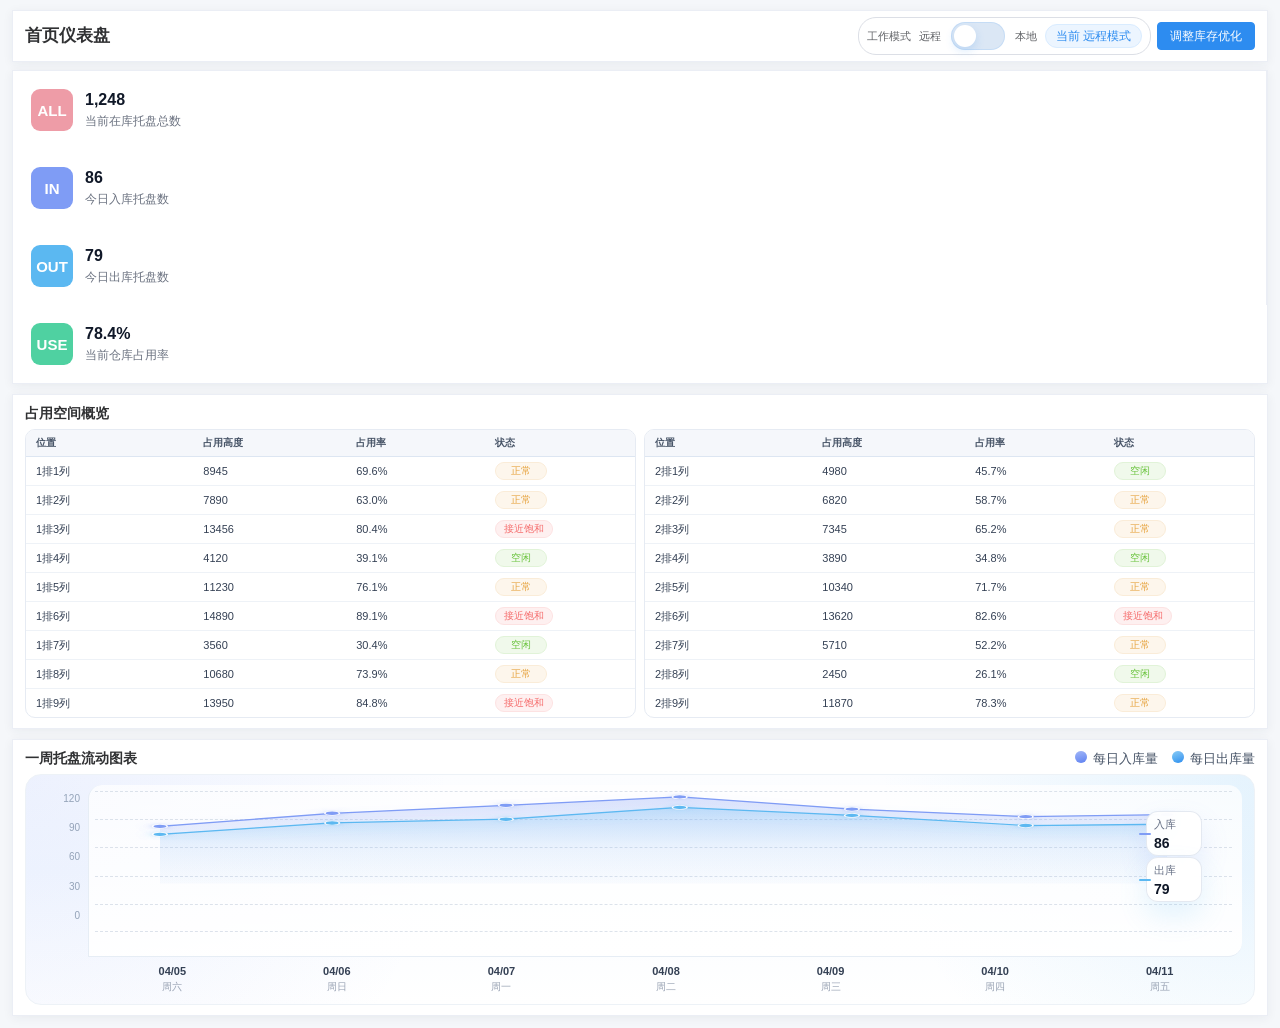
==== commit 122b7154: "Update dashboard and warehouse layout prototype" ====
--- a/pages/dashboard.html
+++ b/pages/dashboard.html
@@ -7,7 +7,7 @@
   <link rel="stylesheet" href="../assets/page.css" />
 </head>
 <body>
-  <div class="page">
+  <div class="page dashboard-page">
     <section class="page-header">
       <div>
         <h1>首页仪表盘</h1>
@@ -23,7 +23,7 @@
           </label>
           <span class="chip info" id="workModeStatus">当前 远程模式</span>
         </div>
-        <button class="btn" type="button">启动优化流程</button>
+        <button class="btn" type="button">调整库存优化</button>
       </div>
     </section>
 
@@ -59,6 +59,143 @@
     </section>
 
     <section class="dashboard-grid">
+      <article class="chart-panel span-full">
+        <div class="panel-title">
+          <h3>占用空间概览</h3>
+        </div>
+        <div class="occupancy-overview">
+          <article class="occupancy-card">
+            <div class="occupancy-table">
+              <div class="occupancy-row occupancy-head">
+                <span>位置</span>
+                <span>占用高度</span>
+                <span>占用率</span>
+                <span>状态</span>
+              </div>
+              <div class="occupancy-row">
+                <span>1排1列</span>
+                <span>8945</span>
+                <span>69.6%</span>
+                <span class="chip warning">正常</span>
+              </div>
+              <div class="occupancy-row">
+                <span>1排2列</span>
+                <span>7890</span>
+                <span>63.0%</span>
+                <span class="chip warning">正常</span>
+              </div>
+              <div class="occupancy-row">
+                <span>1排3列</span>
+                <span>13456</span>
+                <span>80.4%</span>
+                <span class="chip danger">接近饱和</span>
+              </div>
+              <div class="occupancy-row">
+                <span>1排4列</span>
+                <span>4120</span>
+                <span>39.1%</span>
+                <span class="chip success">空闲</span>
+              </div>
+              <div class="occupancy-row">
+                <span>1排5列</span>
+                <span>11230</span>
+                <span>76.1%</span>
+                <span class="chip warning">正常</span>
+              </div>
+              <div class="occupancy-row">
+                <span>1排6列</span>
+                <span>14890</span>
+                <span>89.1%</span>
+                <span class="chip danger">接近饱和</span>
+              </div>
+              <div class="occupancy-row">
+                <span>1排7列</span>
+                <span>3560</span>
+                <span>30.4%</span>
+                <span class="chip success">空闲</span>
+              </div>
+              <div class="occupancy-row">
+                <span>1排8列</span>
+                <span>10680</span>
+                <span>73.9%</span>
+                <span class="chip warning">正常</span>
+              </div>
+              <div class="occupancy-row">
+                <span>1排9列</span>
+                <span>13950</span>
+                <span>84.8%</span>
+                <span class="chip danger">接近饱和</span>
+              </div>
+            </div>
+          </article>
+
+          <article class="occupancy-card">
+            <div class="occupancy-table">
+              <div class="occupancy-row occupancy-head">
+                <span>位置</span>
+                <span>占用高度</span>
+                <span>占用率</span>
+                <span>状态</span>
+              </div>
+              <div class="occupancy-row">
+                <span>2排1列</span>
+                <span>4980</span>
+                <span>45.7%</span>
+                <span class="chip success">空闲</span>
+              </div>
+              <div class="occupancy-row">
+                <span>2排2列</span>
+                <span>6820</span>
+                <span>58.7%</span>
+                <span class="chip warning">正常</span>
+              </div>
+              <div class="occupancy-row">
+                <span>2排3列</span>
+                <span>7345</span>
+                <span>65.2%</span>
+                <span class="chip warning">正常</span>
+              </div>
+              <div class="occupancy-row">
+                <span>2排4列</span>
+                <span>3890</span>
+                <span>34.8%</span>
+                <span class="chip success">空闲</span>
+              </div>
+              <div class="occupancy-row">
+                <span>2排5列</span>
+                <span>10340</span>
+                <span>71.7%</span>
+                <span class="chip warning">正常</span>
+              </div>
+              <div class="occupancy-row">
+                <span>2排6列</span>
+                <span>13620</span>
+                <span>82.6%</span>
+                <span class="chip danger">接近饱和</span>
+              </div>
+              <div class="occupancy-row">
+                <span>2排7列</span>
+                <span>5710</span>
+                <span>52.2%</span>
+                <span class="chip warning">正常</span>
+              </div>
+              <div class="occupancy-row">
+                <span>2排8列</span>
+                <span>2450</span>
+                <span>26.1%</span>
+                <span class="chip success">空闲</span>
+              </div>
+              <div class="occupancy-row">
+                <span>2排9列</span>
+                <span>11870</span>
+                <span>78.3%</span>
+                <span class="chip warning">正常</span>
+              </div>
+            </div>
+          </article>
+        </div>
+      </article>
+
       <article class="chart-panel span-full">
         <div class="panel-title">
           <h3>一周托盘流动图表</h3>
@@ -102,28 +239,36 @@
                   <filter id="lineGlowBlue" x="-20%" y="-20%" width="140%" height="140%">
                     <feDropShadow dx="0" dy="8" stdDeviation="10" flood-color="#5bb8f1" flood-opacity="0.16" />
                   </filter>
+                  <filter id="pointGlowInbound" x="-200%" y="-200%" width="400%" height="400%">
+                    <feDropShadow dx="0" dy="0" stdDeviation="2.6" flood-color="#7f9cf5" flood-opacity="0.36" />
+                    <feDropShadow dx="0" dy="0" stdDeviation="6" flood-color="#7f9cf5" flood-opacity="0.12" />
+                  </filter>
+                  <filter id="pointGlowOutbound" x="-200%" y="-200%" width="400%" height="400%">
+                    <feDropShadow dx="0" dy="0" stdDeviation="2.6" flood-color="#5bb8f1" flood-opacity="0.34" />
+                    <feDropShadow dx="0" dy="0" stdDeviation="6" flood-color="#5bb8f1" flood-opacity="0.12" />
+                  </filter>
                 </defs>
                 <path class="line-area line-area-inbound" d="M40 84 L146 53 L253 34 L360 14 L466 43 L573 61 L660 56 L660 220 L40 220 Z"></path>
                 <path class="line-area line-area-outbound" d="M40 103 L146 76 L253 67 L360 39 L466 58 L573 82 L660 79 L660 220 L40 220 Z"></path>
                 <path class="line-path line-path-inbound" d="M40 84 L146 53 L253 34 L360 14 L466 43 L573 61 L660 56"></path>
                 <path class="line-path line-path-outbound" d="M40 103 L146 76 L253 67 L360 39 L466 58 L573 82 L660 79"></path>
                 <g class="line-points line-points-inbound">
-                  <circle cx="40" cy="84" r="5"></circle>
-                  <circle cx="146" cy="53" r="5"></circle>
-                  <circle cx="253" cy="34" r="5"></circle>
-                  <circle cx="360" cy="14" r="5"></circle>
-                  <circle cx="466" cy="43" r="5"></circle>
-                  <circle cx="573" cy="61" r="5"></circle>
-                  <circle cx="660" cy="56" r="5"></circle>
+                  <circle cx="40" cy="84" r="4"></circle>
+                  <circle cx="146" cy="53" r="4"></circle>
+                  <circle cx="253" cy="34" r="4"></circle>
+                  <circle cx="360" cy="14" r="4"></circle>
+                  <circle cx="466" cy="43" r="4"></circle>
+                  <circle cx="573" cy="61" r="4"></circle>
+                  <circle cx="660" cy="56" r="4"></circle>
                 </g>
                 <g class="line-points line-points-outbound">
-                  <circle cx="40" cy="103" r="5"></circle>
-                  <circle cx="146" cy="76" r="5"></circle>
-                  <circle cx="253" cy="67" r="5"></circle>
-                  <circle cx="360" cy="39" r="5"></circle>
-                  <circle cx="466" cy="58" r="5"></circle>
-                  <circle cx="573" cy="82" r="5"></circle>
-                  <circle cx="660" cy="79" r="5"></circle>
+                  <circle cx="40" cy="103" r="4"></circle>
+                  <circle cx="146" cy="76" r="4"></circle>
+                  <circle cx="253" cy="67" r="4"></circle>
+                  <circle cx="360" cy="39" r="4"></circle>
+                  <circle cx="466" cy="58" r="4"></circle>
+                  <circle cx="573" cy="82" r="4"></circle>
+                  <circle cx="660" cy="79" r="4"></circle>
                 </g>
               </svg>
               <div class="line-end-label inbound" style="left: calc(100% - 96px); top: 26px;">
@@ -148,57 +293,6 @@
         </div>
       </article>
     </section>
-
-    <section class="chart-panel" style="margin-top: 16px;">
-      <div class="panel-title">
-        <h3>仓库负载数据</h3>
-        <span class="chip warning">2个库区</span>
-      </div>
-      <div class="load-layout">
-        <article class="load-summary">
-          <p class="metric-label">仓库整体使用率</p>
-          <strong class="load-summary-value">78.4%</strong>
-          <div class="load-progress">
-            <span class="load-progress-fill overall" style="width: 78.4%;"></span>
-          </div>
-          <p class="load-summary-foot">当前整体容量使用平稳，建议优先关注接近 80% 的库区。</p>
-        </article>
-        <div class="zone-grid">
-          <article class="zone-card">
-            <div class="zone-card-head">
-              <div>
-                <p class="zone-name">库区 A</p>
-                <strong>库排 1</strong>
-              </div>
-              <span class="chip danger">偏高</span>
-            </div>
-            <div class="zone-value-row">
-              <span class="zone-rate">81.2%</span>
-              <span class="zone-meta">已用 406 / 500 托盘位</span>
-            </div>
-            <div class="load-progress compact">
-              <span class="load-progress-fill zone-a" style="width: 81.2%;"></span>
-            </div>
-          </article>
-          <article class="zone-card">
-            <div class="zone-card-head">
-              <div>
-                <p class="zone-name">库区 B</p>
-                <strong>库排 2</strong>
-              </div>
-              <span class="chip success">稳定</span>
-            </div>
-            <div class="zone-value-row">
-              <span class="zone-rate">75.6%</span>
-              <span class="zone-meta">已用 378 / 500 托盘位</span>
-            </div>
-            <div class="load-progress compact">
-              <span class="load-progress-fill zone-b" style="width: 75.6%;"></span>
-            </div>
-          </article>
-        </div>
-      </div>
-    </section>
   </div>
 
   <script src="../assets/i18n.js"></script>
--- a/assets/page.css
+++ b/assets/page.css
@@ -31,6 +31,42 @@
   padding: 16px;
 }
 
+.dashboard-page {
+  padding: 10px 12px 12px;
+}
+
+.dashboard-page .page-header {
+  margin-bottom: 8px;
+  padding: 6px 12px;
+  gap: 10px;
+  min-height: 52px;
+}
+
+.dashboard-page .page-header h1 {
+  font-size: 17px;
+  line-height: 1.2;
+}
+
+.dashboard-page .header-actions {
+  gap: 6px;
+}
+
+.dashboard-page .mode-switch-shell {
+  gap: 8px;
+  padding: 4px 8px;
+}
+
+.dashboard-page .mode-switch-copy,
+.dashboard-page .mode-switch-label {
+  font-size: 11px;
+}
+
+.dashboard-page .btn {
+  height: 28px;
+  padding: 0 12px;
+  font-size: 12px;
+}
+
 .page-header {
   display: flex;
   align-items: center;
@@ -1181,6 +1217,10 @@
   box-shadow: var(--shadow);
 }
 
+.dashboard-page .kpi-grid {
+  margin-bottom: 10px;
+}
+
 .kpi-intro,
 .kpi-card {
   min-height: 98px;
@@ -1189,6 +1229,12 @@
   gap: 18px;
   padding: 0 28px;
   border-right: 1px solid var(--line);
+}
+
+.dashboard-page .kpi-card {
+  min-height: 78px;
+  gap: 12px;
+  padding: 0 18px;
 }
 
 .kpi-intro {
@@ -1215,6 +1261,13 @@
   font-weight: 700;
 }
 
+.dashboard-page .kpi-icon {
+  width: 42px;
+  height: 42px;
+  border-radius: 9px;
+  font-size: 15px;
+}
+
 .icon-in { background: #7f9cf5; }
 .icon-put { background: #d68cff; }
 .icon-out { background: #5bb8f1; }
@@ -1227,10 +1280,20 @@
   color: #101828;
 }
 
+.dashboard-page .kpi-value {
+  font-size: 16px;
+}
+
 .kpi-label {
   margin-top: 8px;
   color: #6b7280;
   font-size: 14px;
+}
+
+.dashboard-page .kpi-label {
+  margin-top: 4px;
+  font-size: 12px;
+  line-height: 1.35;
 }
 
 .grid-2,
@@ -1296,6 +1359,10 @@
   gap: 16px;
 }
 
+.dashboard-page .dashboard-grid {
+  gap: 10px;
+}
+
 .span-2 {
   grid-column: span 2;
 }
@@ -1310,6 +1377,19 @@
   box-shadow: var(--shadow);
   padding: 18px;
   min-height: 400px;
+}
+
+.dashboard-page .chart-panel {
+  min-height: 0;
+  padding: 10px 12px;
+}
+
+.dashboard-page .panel-title {
+  margin-bottom: 6px;
+}
+
+.dashboard-page .panel-title h3 {
+  font-size: 14px;
 }
 
 .chart-placeholder {
@@ -1380,11 +1460,22 @@
   border-radius: 20px;
 }
 
+.dashboard-page .line-chart-shell {
+  margin-top: 6px;
+  padding: 10px 12px 10px;
+  border-radius: 16px;
+}
+
 .line-chart {
   display: grid;
   grid-template-columns: 54px minmax(0, 1fr);
   align-items: stretch;
   gap: 14px;
+}
+
+.dashboard-page .line-chart {
+  grid-template-columns: 42px minmax(0, 1fr);
+  gap: 8px;
 }
 
 .line-y-axis {
@@ -1394,6 +1485,11 @@
   color: #94a3b8;
   font-size: 11px;
   text-align: right;
+}
+
+.dashboard-page .line-y-axis {
+  padding: 8px 0 18px;
+  font-size: 10px;
 }
 
 .line-plot-area {
@@ -1407,11 +1503,21 @@
   overflow: hidden;
 }
 
+.dashboard-page .line-plot-area {
+  height: 172px;
+  padding: 6px 10px 24px 6px;
+  border-radius: 14px 14px 14px 0;
+}
+
 .line-grid {
   position: absolute;
   inset: 12px 18px 40px 8px;
   display: grid;
   grid-template-rows: repeat(5, 1fr);
+}
+
+.dashboard-page .line-grid {
+  inset: 6px 10px 24px 6px;
 }
 
 .line-grid span {
@@ -1448,6 +1554,10 @@
   stroke-linejoin: round;
 }
 
+.dashboard-page .line-path {
+  stroke-width: 3;
+}
+
 .line-path-inbound {
   stroke: #7f9cf5;
   filter: url(#lineGlow);
@@ -1459,16 +1569,23 @@
 }
 
 .line-points circle {
-  fill: #fff;
-  stroke-width: 4;
+  stroke: #fff;
+  stroke-width: 2.5;
+  paint-order: stroke fill;
 }
 
 .line-points-inbound circle {
-  stroke: #7f9cf5;
+  fill: #7f9cf5;
+  filter: url(#pointGlowInbound);
 }
 
 .line-points-outbound circle {
-  stroke: #5bb8f1;
+  fill: #5bb8f1;
+  filter: url(#pointGlowOutbound);
+}
+
+.dashboard-page .line-points circle {
+  stroke-width: 2;
 }
 
 .line-end-label {
@@ -1483,6 +1600,12 @@
   backdrop-filter: blur(10px);
 }
 
+.dashboard-page .line-end-label {
+  min-width: 56px;
+  padding: 5px 7px;
+  border-radius: 12px;
+}
+
 .line-end-label span {
   display: block;
   margin-bottom: 4px;
@@ -1495,6 +1618,10 @@
   color: #101828;
   font-size: 18px;
   line-height: 1;
+}
+
+.dashboard-page .line-end-label strong {
+  font-size: 14px;
 }
 
 .line-end-label.inbound {
@@ -1557,6 +1684,12 @@
   text-align: center;
 }
 
+.dashboard-page .line-x-axis {
+  margin-left: 52px;
+  padding-top: 8px;
+  font-size: 10px;
+}
+
 .line-x-axis span {
   display: grid;
   justify-items: center;
@@ -1566,6 +1699,10 @@
 .line-x-axis strong {
   color: #344054;
   font-size: 12px;
+}
+
+.dashboard-page .line-x-axis strong {
+  font-size: 11px;
 }
 
 .line-x-axis em {
@@ -1718,6 +1855,117 @@
   display: grid;
   grid-template-columns: minmax(280px, 360px) minmax(0, 1fr);
   gap: 16px;
+}
+
+.occupancy-overview {
+  display: grid;
+  grid-template-columns: repeat(2, minmax(0, 1fr));
+  gap: 16px;
+}
+
+.dashboard-page .occupancy-overview {
+  gap: 8px;
+}
+
+.occupancy-card {
+  border: 1px solid #e6ebf3;
+  background: #fff;
+  box-shadow: none;
+  border-radius: 10px;
+  overflow: hidden;
+}
+
+.occupancy-card-head {
+  display: flex;
+  align-items: center;
+  justify-content: space-between;
+  gap: 12px;
+  padding: 18px 20px 14px;
+  border-bottom: 1px solid rgba(148, 163, 184, 0.14);
+  background:
+    radial-gradient(circle at top left, rgba(127, 156, 245, 0.14), transparent 48%),
+    linear-gradient(180deg, rgba(255, 255, 255, 0.96), rgba(246, 249, 255, 0.92));
+}
+
+.dashboard-page .occupancy-card-head {
+  padding: 8px 10px 6px;
+}
+
+.occupancy-card-head h4 {
+  margin: 0;
+  color: #101828;
+  font-size: 18px;
+  letter-spacing: 0.01em;
+}
+
+.dashboard-page .occupancy-card-head h4 {
+  font-size: 14px;
+}
+
+.occupancy-table {
+  display: grid;
+  padding: 0;
+  gap: 0;
+}
+
+.dashboard-page .occupancy-table {
+  padding: 0;
+  gap: 0;
+}
+
+.occupancy-row {
+  display: grid;
+  grid-template-columns: minmax(84px, 1.1fr) minmax(76px, 1fr) minmax(72px, 0.9fr) minmax(88px, 0.9fr);
+  align-items: center;
+  gap: 10px;
+  padding: 10px 14px;
+  background: transparent;
+  border: 0;
+  border-bottom: 1px solid #eef2f7;
+  color: #344054;
+  font-size: 13px;
+}
+
+.dashboard-page .occupancy-row {
+  gap: 8px;
+  padding: 5px 10px;
+  font-size: 11px;
+}
+
+.occupancy-row span {
+  min-width: 0;
+}
+
+.occupancy-row .chip {
+  justify-self: start;
+}
+
+.occupancy-head {
+  padding: 10px 14px;
+  background: #f5f7fb;
+  border-bottom: 1px solid #dde6f2;
+  color: #475467;
+  font-size: 12px;
+  font-weight: 700;
+  letter-spacing: 0;
+  text-transform: none;
+}
+
+.dashboard-page .occupancy-head {
+  padding: 6px 10px;
+  font-size: 10px;
+}
+
+.occupancy-table .occupancy-row:last-child {
+  border-bottom: 0;
+}
+
+.dashboard-page .occupancy-row .chip {
+  min-width: 52px;
+  height: 18px;
+  padding: 0 8px;
+  font-size: 10px;
+  border-radius: 999px;
 }
 
 .load-summary,
@@ -2028,6 +2276,9 @@
 }
 
 .rack-load {
+  --rack-cargo-start: rgba(163, 184, 255, 0.96);
+  --rack-cargo-end: rgba(112, 136, 248, 0.9);
+  --rack-pallet-height: 14px;
   position: relative;
   z-index: 3;
   margin: 0 4px;
@@ -2035,7 +2286,13 @@
   padding: 6px 6px 18px;
   align-self: stretch;
   background:
-    linear-gradient(180deg, rgba(163, 184, 255, 0.96), rgba(112, 136, 248, 0.9) 72%, rgba(138, 103, 66, 0.98) 72%, rgba(111, 79, 46, 0.98) 100%);
+    linear-gradient(
+      180deg,
+      var(--rack-cargo-start),
+      var(--rack-cargo-end) calc(100% - var(--rack-pallet-height)),
+      rgba(138, 103, 66, 0.98) calc(100% - var(--rack-pallet-height)),
+      rgba(111, 79, 46, 0.98) 100%
+    );
   box-shadow:
     0 6px 12px rgba(95, 126, 245, 0.2),
     inset 0 1px 0 rgba(255, 255, 255, 0.35);
@@ -2075,29 +2332,30 @@
 }
 
 .rack-load.alt {
-  background:
-    linear-gradient(180deg, rgba(114, 203, 191, 0.96), rgba(74, 182, 168, 0.9) 72%, rgba(138, 103, 66, 0.98) 72%, rgba(111, 79, 46, 0.98) 100%);
   box-shadow:
-    0 6px 12px rgba(54, 207, 201, 0.16),
+    0 6px 12px rgba(95, 126, 245, 0.2),
     inset 0 1px 0 rgba(255, 255, 255, 0.35);
 }
 
 .rack-load.alt:hover,
 .rack-load.alt:focus-visible {
   box-shadow:
-    0 10px 18px rgba(54, 207, 201, 0.24),
+    0 10px 18px rgba(95, 126, 245, 0.26),
     inset 0 1px 0 rgba(255, 255, 255, 0.35);
 }
 
 .rack-load.is-locked {
-  background:
-    linear-gradient(180deg, rgba(248, 180, 189, 0.96), rgba(239, 127, 127, 0.92) 72%, rgba(138, 103, 66, 0.98) 72%, rgba(111, 79, 46, 0.98) 100%);
+  box-shadow:
+    0 6px 12px rgba(95, 126, 245, 0.2),
+    inset 0 0 0 2px rgba(245, 108, 108, 0.65),
+    inset 0 1px 0 rgba(255, 255, 255, 0.35);
 }
 
 .rack-load.is-locked:hover,
 .rack-load.is-locked:focus-visible {
   box-shadow:
-    0 10px 18px rgba(245, 108, 108, 0.22),
+    0 10px 18px rgba(95, 126, 245, 0.26),
+    inset 0 0 0 2px rgba(245, 108, 108, 0.8),
     inset 0 1px 0 rgba(255, 255, 255, 0.35);
 }
 
@@ -2452,8 +2710,17 @@
   }
 
   .load-layout,
+  .occupancy-overview,
   .zone-grid {
     grid-template-columns: 1fr;
+  }
+
+  .occupancy-row {
+    grid-template-columns: repeat(2, minmax(0, 1fr));
+  }
+
+  .occupancy-head {
+    display: none;
   }
 
   .zone-card-head,
